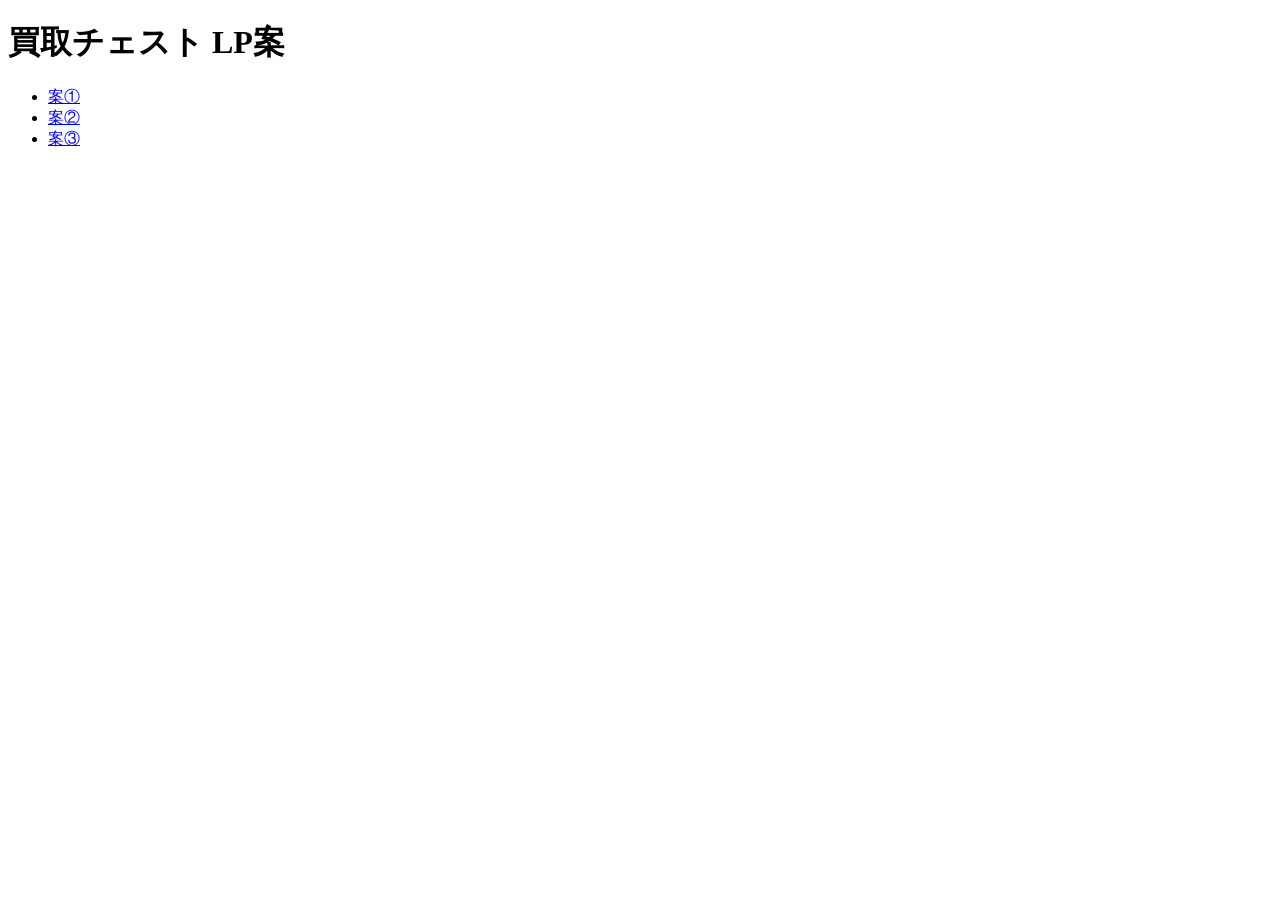
==== index.html @ 74a4db39 "Add files via upload" ====
<!DOCTYPE html>
<html lang="ja">
<head>
<meta charset="UTF-8">
<title>LPプレビュー</title>
</head>
<body>
<h1>買取チェスト LP案</h1>

<ul>
<li><a href="kaitori-chest-asaka-ClaudeCode01.html">案①</a></li>
<li><a href="kaitouri_chest_asaka-ChatGPT01.html">案②</a></li>
<li><a href="kaitouri_chest_asaka-ClaudeCode02.html">案③</a></li>
</ul>

</body>
</html>
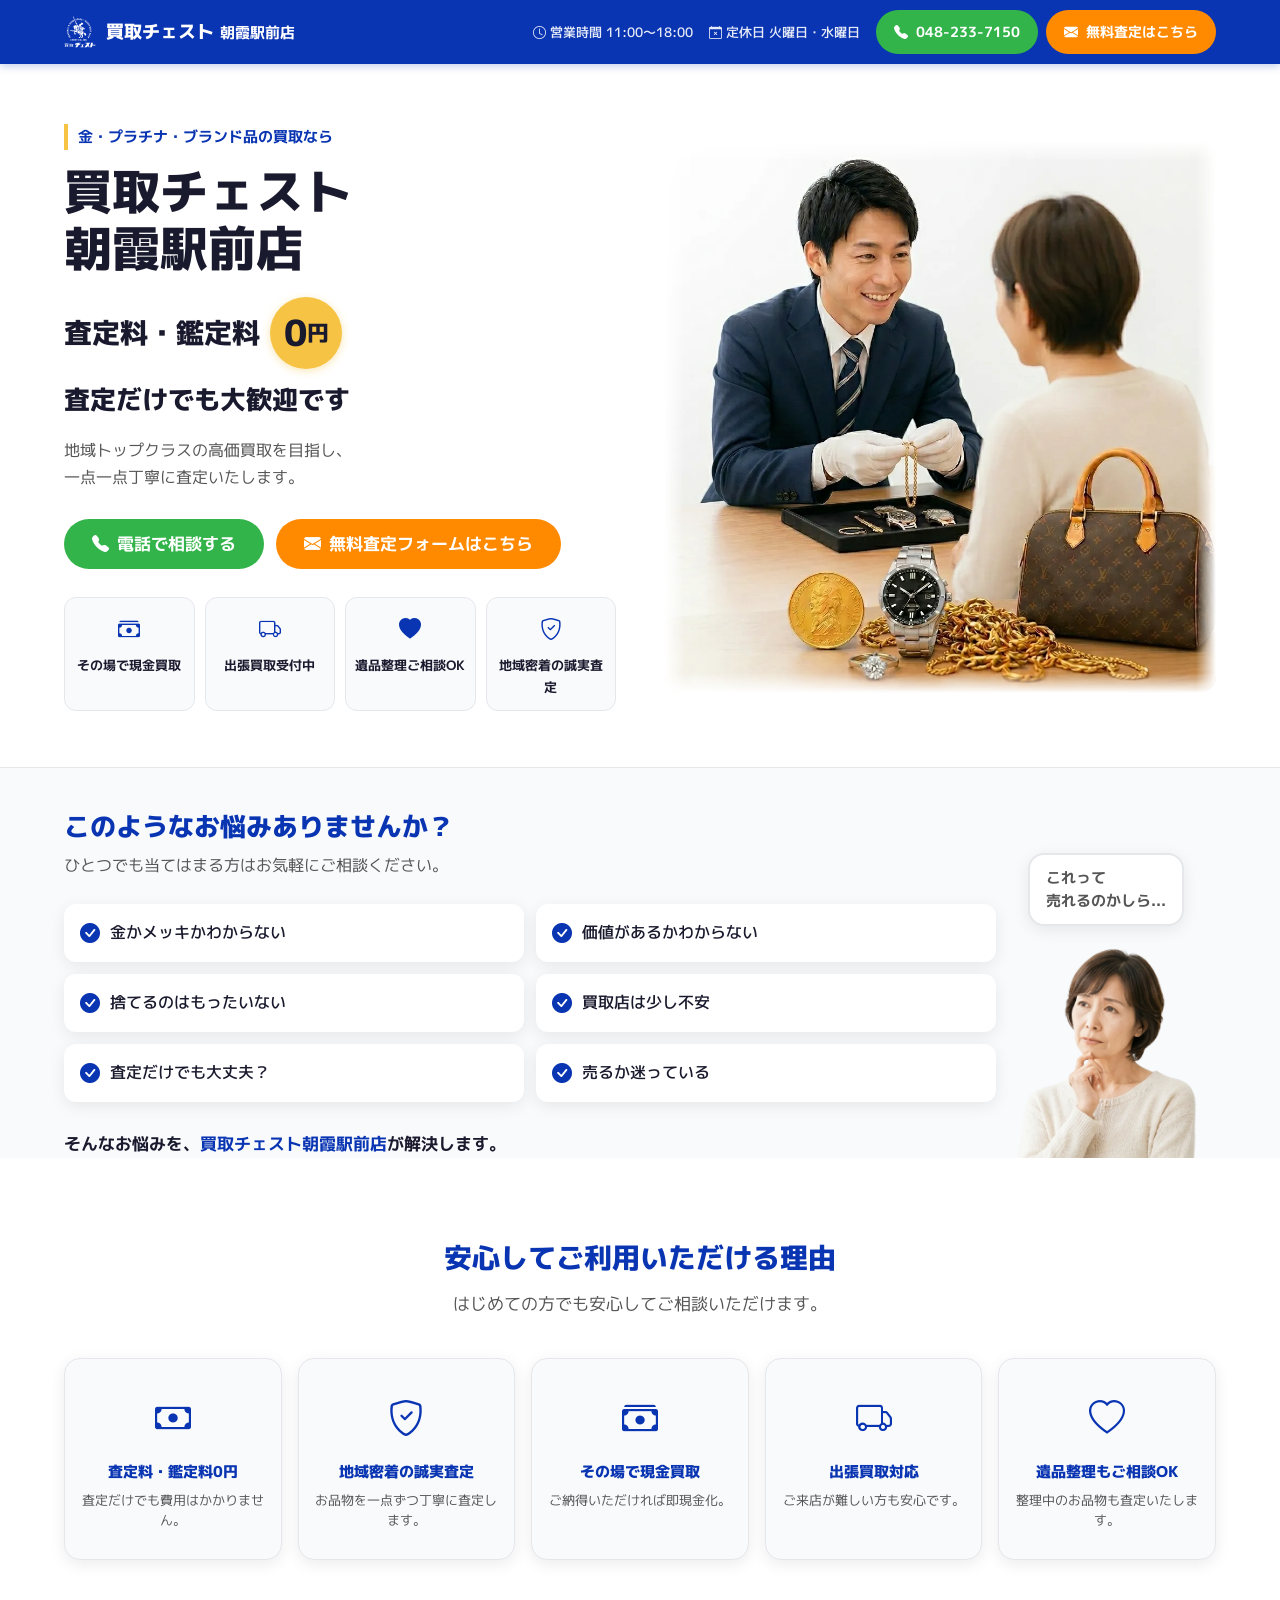
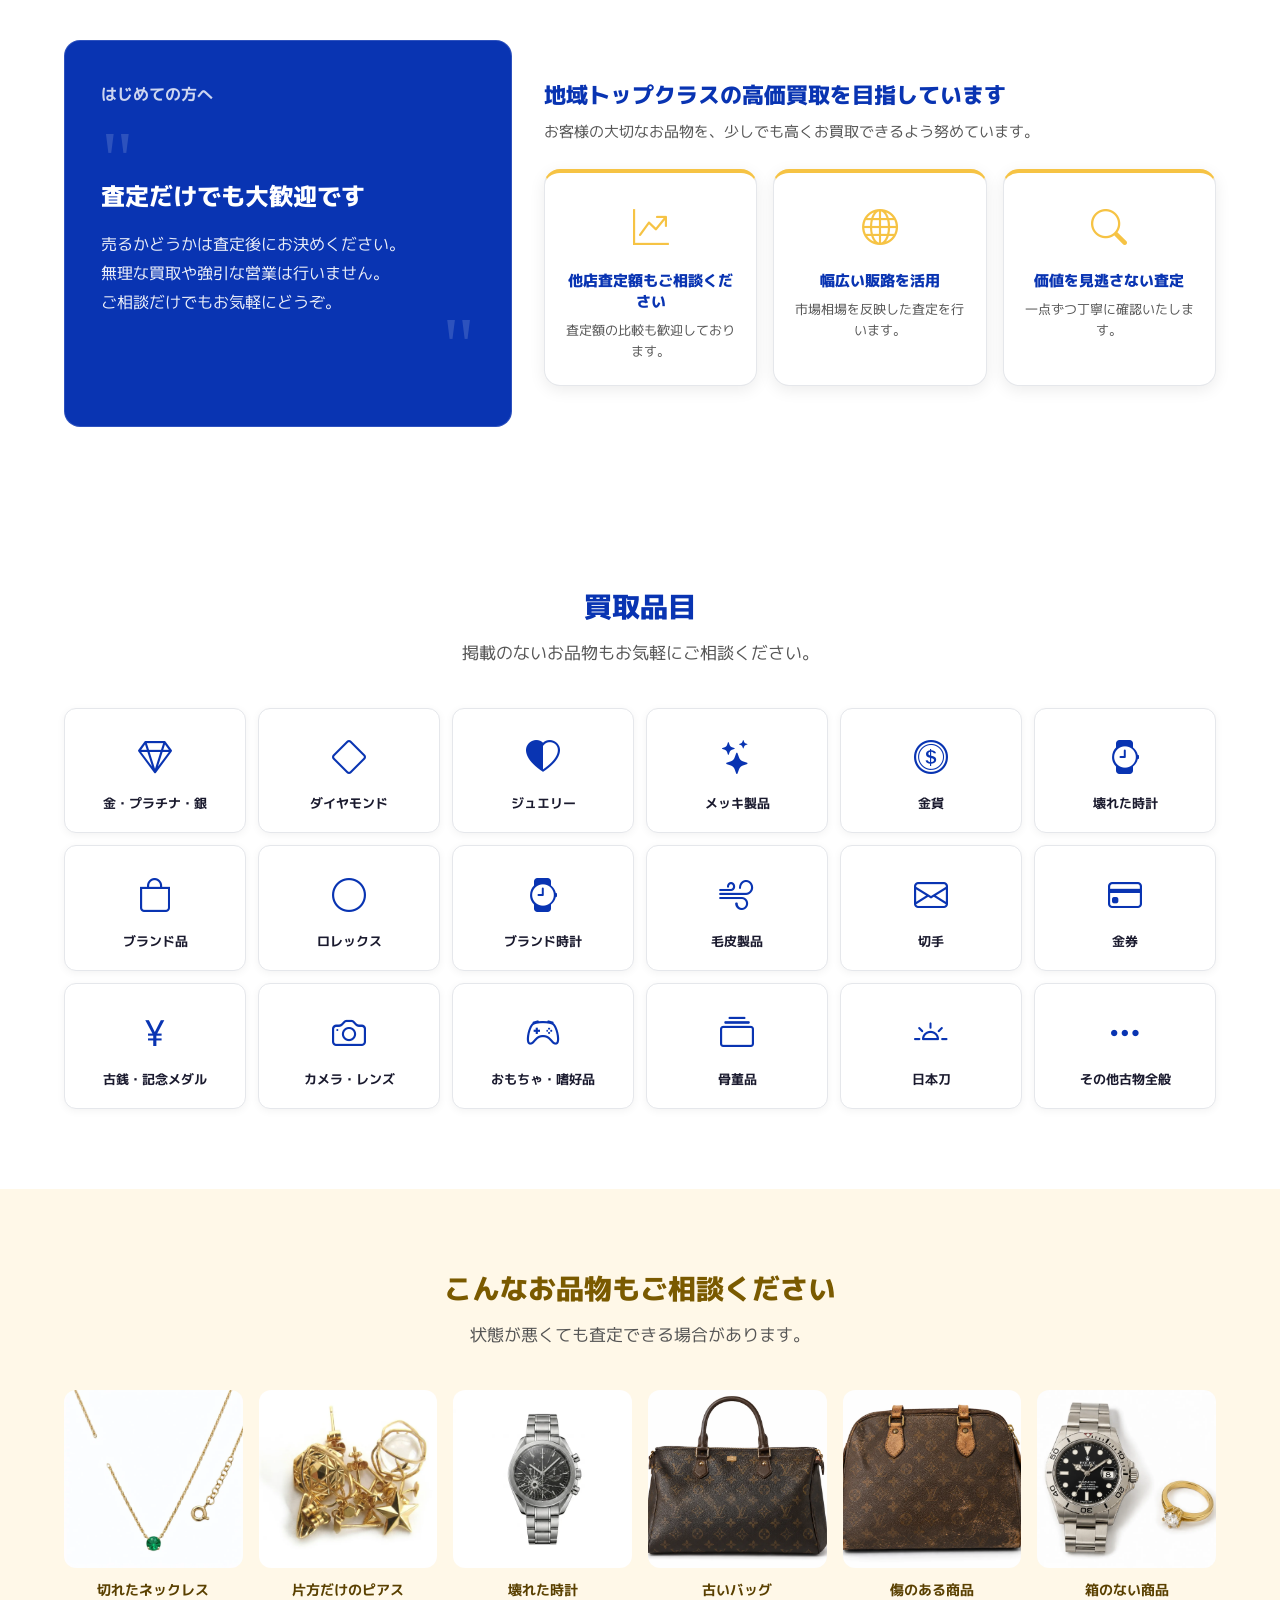
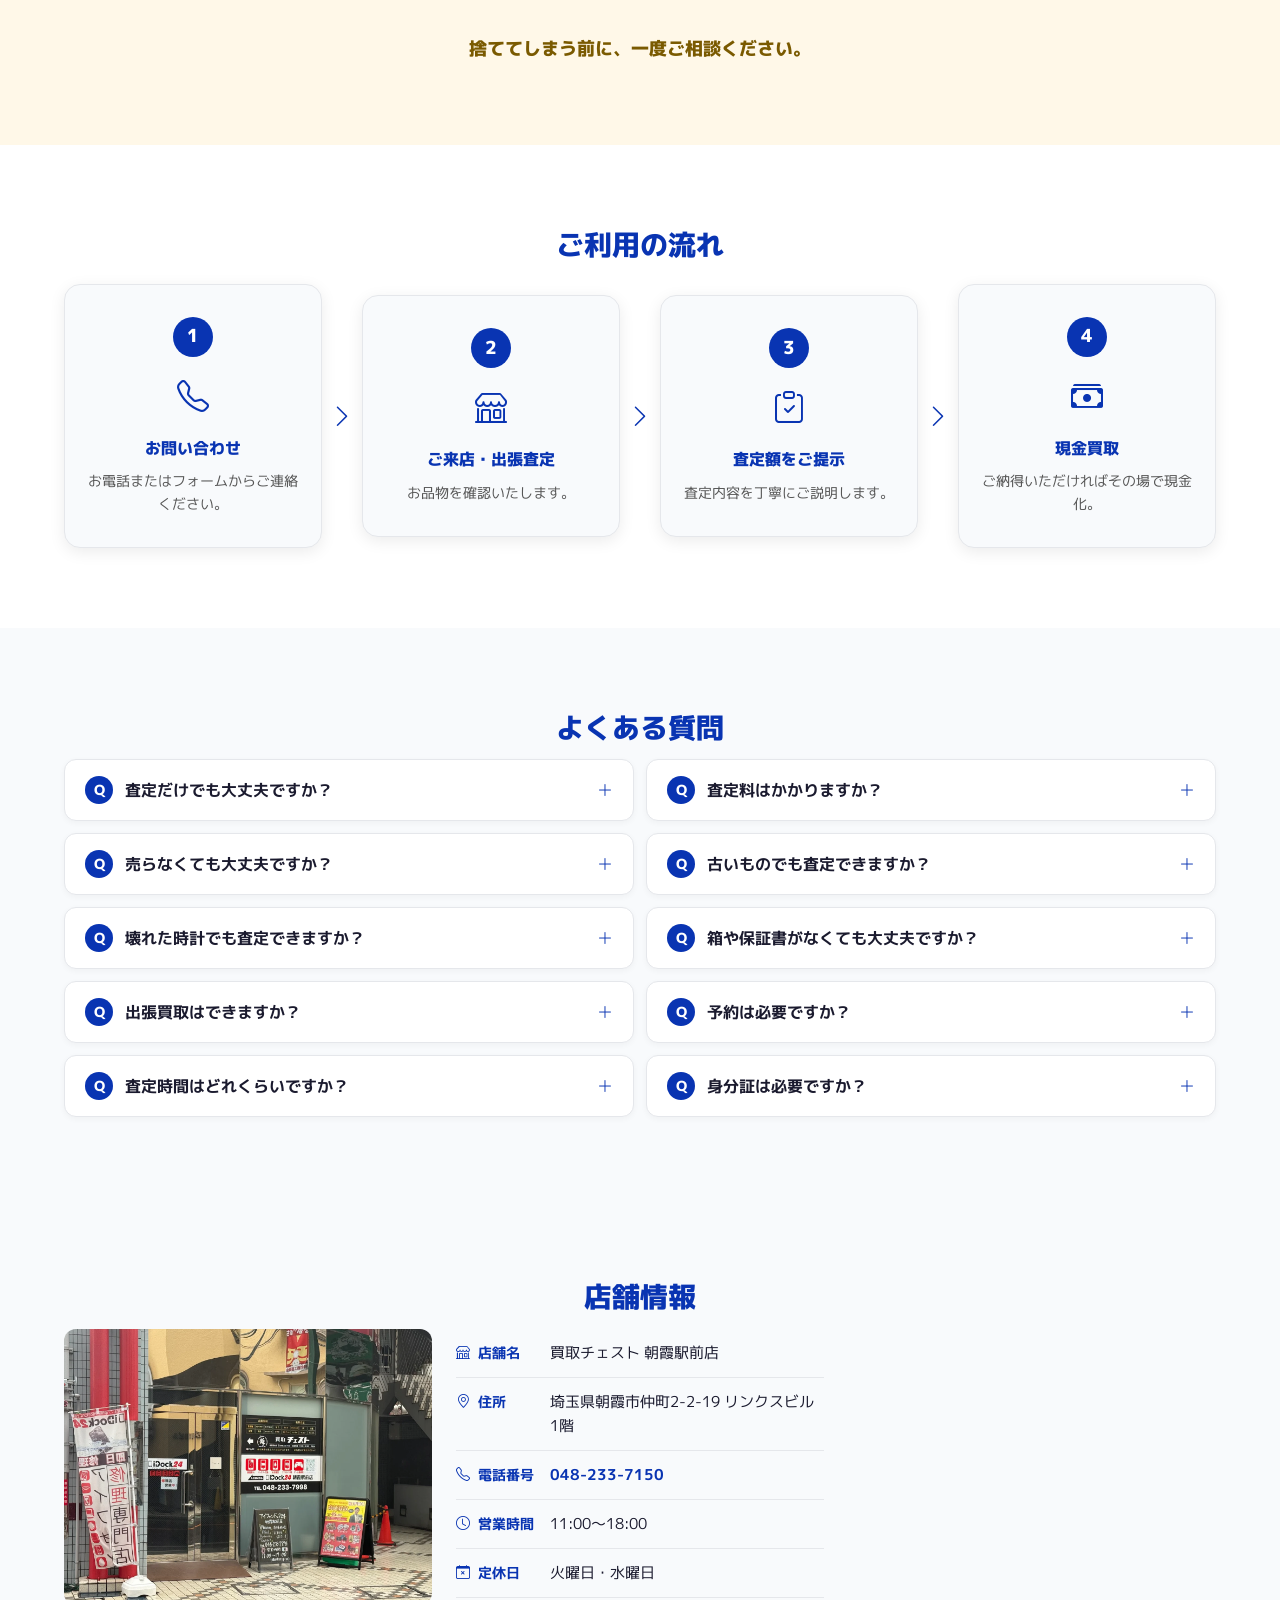
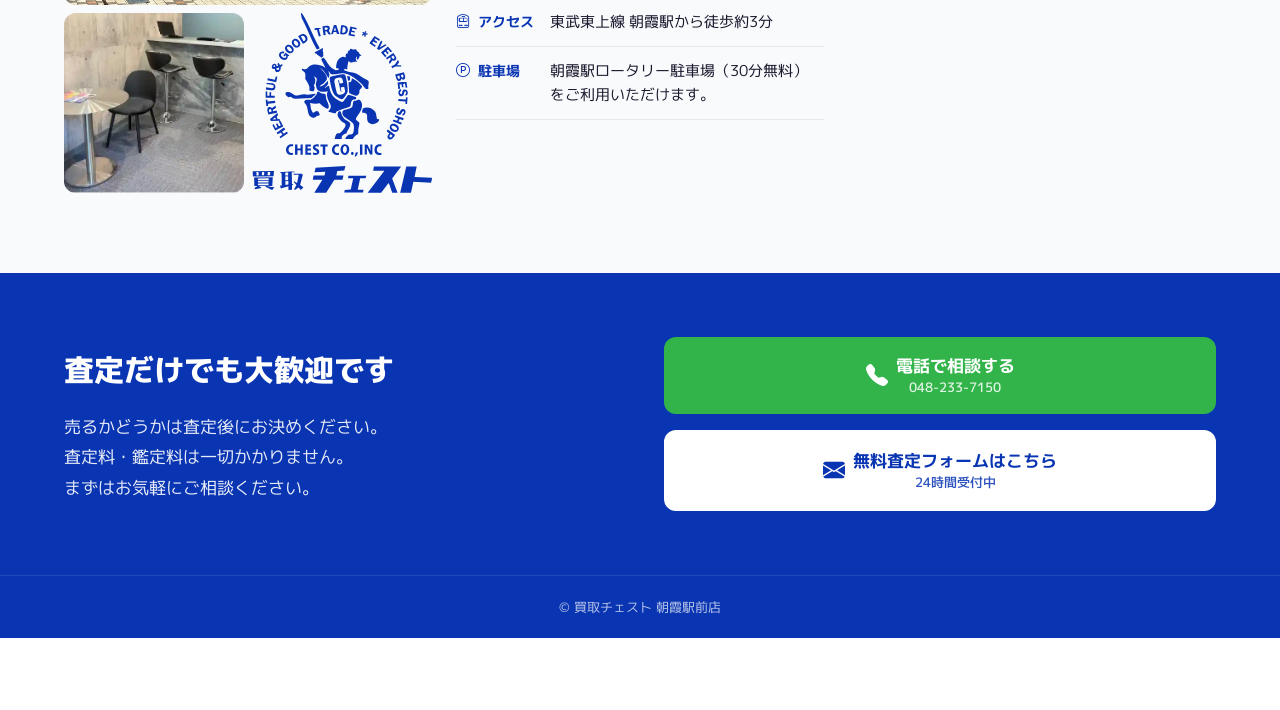
==== commit 788bd59b: "Add files via upload" ====
--- a/index.html
+++ b/index.html
@@ -1,17 +1,518 @@
 <!DOCTYPE html>
 <html lang="ja">
 <head>
-<meta charset="UTF-8">
-<title>LPプレビュー</title>
+  <meta charset="UTF-8">
+  <meta name="viewport" content="width=device-width, initial-scale=1.0">
+  <title>買取チェスト 朝霞駅前店｜金・プラチナ・ブランド品の無料査定・買取</title>
+  <meta name="description" content="朝霞駅徒歩約3分の買取チェスト 朝霞駅前店。金・プラチナ・ブランド品・時計・毛皮製品など幅広く査定・買取いたします。査定料・鑑定料0円。査定だけでも大歓迎です。">
+  <link rel="preconnect" href="https://fonts.googleapis.com">
+  <link rel="preconnect" href="https://fonts.gstatic.com" crossorigin>
+  <link href="https://fonts.googleapis.com/css2?family=M+PLUS+1p:wght@400;500;700;800&display=swap" rel="stylesheet">
+  <link rel="stylesheet" href="https://cdn.jsdelivr.net/npm/bootstrap-icons@1.11.3/font/bootstrap-icons.min.css">
+  <link rel="stylesheet" href="style.css">
 </head>
 <body>
-<h1>買取チェスト LP案</h1>
-
-<ul>
-<li><a href="kaitori-chest-asaka-ClaudeCode01.html">案①</a></li>
-<li><a href="kaitouri_chest_asaka-ChatGPT01.html">案②</a></li>
-<li><a href="kaitouri_chest_asaka-ClaudeCode02.html">案③</a></li>
-</ul>
+
+  <!-- ヘッダー -->
+  <header class="header">
+    <div class="header-inner">
+      <div class="header-logo">
+        <img src="images/logo-white.svg" alt="買取チェストロゴ" class="header-logo-icon">
+        <span class="header-store-name">買取チェスト <span class="header-store-sub">朝霞駅前店</span></span>
+      </div>
+      <div class="header-right">
+        <div class="header-info">
+          <span><i class="bi bi-clock"></i> 営業時間 11:00〜18:00</span>
+          <span><i class="bi bi-calendar-x"></i> 定休日 火曜日・水曜日</span>
+        </div>
+        <div class="header-cta">
+          <a href="tel:0482337150" class="btn btn-green btn-sm">
+            <i class="bi bi-telephone-fill"></i> 048-233-7150
+          </a>
+          <a href="#contact" class="btn btn-orange btn-sm">
+            <i class="bi bi-envelope-fill"></i> 無料査定はこちら
+          </a>
+        </div>
+      </div>
+    </div>
+  </header>
+
+  <!-- ファーストビュー -->
+  <section class="fv">
+    <div class="container">
+      <div class="fv-inner">
+        <div class="fv-left">
+          <p class="fv-catchcopy">金・プラチナ・ブランド品の買取なら</p>
+          <h1 class="fv-title">買取チェスト<br>朝霞駅前店</h1>
+          <div class="fv-main-copy">
+            <p class="fv-copy-zero">査定料・鑑定料<span class="zero-badge">0<span class="zero-en">円</span></span></p>
+            <p class="fv-copy-welcome">査定だけでも大歓迎です</p>
+          </div>
+          <p class="fv-sub">地域トップクラスの高価買取を目指し、<br>一点一点丁寧に査定いたします。</p>
+          <div class="fv-cta">
+            <a href="tel:0482337150" class="btn btn-green btn-lg">
+              <i class="bi bi-telephone-fill"></i> 電話で相談する
+            </a>
+            <a href="#contact" class="btn btn-orange btn-lg">
+              <i class="bi bi-envelope-fill"></i> 無料査定フォームはこちら
+            </a>
+          </div>
+          <div class="fv-points">
+            <div class="fv-point">
+              <i class="bi bi-cash-stack"></i>
+              <span>その場で現金買取</span>
+            </div>
+            <div class="fv-point">
+              <i class="bi bi-truck"></i>
+              <span>出張買取受付中</span>
+            </div>
+            <div class="fv-point">
+              <i class="bi bi-heart-fill"></i>
+              <span>遺品整理ご相談OK</span>
+            </div>
+            <div class="fv-point">
+              <i class="bi bi-shield-check"></i>
+              <span>地域密着の誠実査定</span>
+            </div>
+          </div>
+        </div>
+        <div class="fv-right">
+          <div class="fv-img-wrap">
+            <img src="images/hero/fv-main.webp" alt="査定スタッフがお客様のお品物を丁寧に確認している様子" class="fv-img" onerror="this.style.display='none'; this.parentElement.classList.add('img-placeholder')">
+            <div class="fv-img-badge">
+              <div class="fv-img-badge-title">買取チェスト</div>
+              <div class="fv-img-badge-sub">朝霞駅前店</div>
+            </div>
+          </div>
+        </div>
+      </div>
+    </div>
+  </section>
+
+  <!-- お悩みセクション -->
+  <section class="section worry-section">
+    <div class="container">
+      <div class="worry-inner">
+        <div class="worry-left">
+          <h2 class="section-title">このようなお悩みありませんか？</h2>
+          <p class="section-sub">ひとつでも当てはまる方はお気軽にご相談ください。</p>
+          <ul class="worry-list">
+            <li><i class="bi bi-check-circle-fill"></i>金かメッキかわからない</li>
+            <li><i class="bi bi-check-circle-fill"></i>価値があるかわからない</li>
+            <li><i class="bi bi-check-circle-fill"></i>捨てるのはもったいない</li>
+            <li><i class="bi bi-check-circle-fill"></i>買取店は少し不安</li>
+            <li><i class="bi bi-check-circle-fill"></i>査定だけでも大丈夫？</li>
+            <li><i class="bi bi-check-circle-fill"></i>売るか迷っている</li>
+          </ul>
+          <p class="worry-close">そんなお悩みを、<strong>買取チェスト朝霞駅前店</strong>が解決します。</p>
+        </div>
+        <div class="worry-right">
+          <div class="worry-img-wrap">
+            <div class="worry-bubble">これって<br>売れるのかしら...</div>
+            <img src="images/worry/worry-woman.webp" alt="お品物について悩んでいる女性" onerror="this.style.display='none'">
+          </div>
+        </div>
+      </div>
+    </div>
+  </section>
+
+  <!-- 安心してご利用いただける理由 -->
+  <section class="section reason-section">
+    <div class="container">
+      <h2 class="section-title text-center">安心してご利用いただける理由</h2>
+      <p class="section-sub text-center">はじめての方でも安心してご相談いただけます。</p>
+      <div class="reason-cards">
+        <div class="reason-card">
+          <i class="bi bi-cash reason-icon"></i>
+          <h3>査定料・鑑定料0円</h3>
+          <p>査定だけでも費用はかかりません。</p>
+        </div>
+        <div class="reason-card">
+          <i class="bi bi-shield-check reason-icon"></i>
+          <h3>地域密着の誠実査定</h3>
+          <p>お品物を一点ずつ丁寧に査定します。</p>
+        </div>
+        <div class="reason-card">
+          <i class="bi bi-cash-stack reason-icon"></i>
+          <h3>その場で現金買取</h3>
+          <p>ご納得いただければ即現金化。</p>
+        </div>
+        <div class="reason-card">
+          <i class="bi bi-truck reason-icon"></i>
+          <h3>出張買取対応</h3>
+          <p>ご来店が難しい方も安心です。</p>
+        </div>
+        <div class="reason-card">
+          <i class="bi bi-heart reason-icon"></i>
+          <h3>遺品整理もご相談OK</h3>
+          <p>整理中のお品物も査定いたします。</p>
+        </div>
+      </div>
+    </div>
+  </section>
+
+  <!-- はじめての方へ ＆ 地域トップクラス（横並び） -->
+  <section class="section two-col-section">
+    <div class="container">
+      <div class="two-col-inner">
+        <!-- はじめての方へ -->
+        <div class="first-time-box">
+          <h2 class="first-time-title">はじめての方へ</h2>
+          <div class="quote-mark">"</div>
+          <p class="first-time-main">査定だけでも大歓迎です</p>
+          <p class="first-time-body">売るかどうかは査定後にお決めください。</p>
+          <p class="first-time-body">無理な買取や強引な営業は行いません。</p>
+          <p class="first-time-body">ご相談だけでもお気軽にどうぞ。</p>
+          <div class="quote-mark quote-mark-end">"</div>
+        </div>
+        <!-- 地域トップクラス -->
+        <div class="highprice-box">
+          <h2 class="section-title">地域トップクラスの高価買取を目指しています</h2>
+          <p class="section-sub">お客様の大切なお品物を、少しでも高くお買取できるよう努めています。</p>
+          <div class="highprice-cards">
+            <div class="highprice-card">
+              <i class="bi bi-graph-up-arrow highprice-icon"></i>
+              <h3>他店査定額もご相談ください</h3>
+              <p>査定額の比較も歓迎しております。</p>
+            </div>
+            <div class="highprice-card">
+              <i class="bi bi-globe highprice-icon"></i>
+              <h3>幅広い販路を活用</h3>
+              <p>市場相場を反映した査定を行います。</p>
+            </div>
+            <div class="highprice-card">
+              <i class="bi bi-search highprice-icon"></i>
+              <h3>価値を見逃さない査定</h3>
+              <p>一点ずつ丁寧に確認いたします。</p>
+            </div>
+          </div>
+        </div>
+      </div>
+    </div>
+  </section>
+
+  <!-- 買取品目 -->
+  <section class="section items-section">
+    <div class="container">
+      <h2 class="section-title text-center">買取品目</h2>
+      <p class="section-sub text-center">掲載のないお品物もお気軽にご相談ください。</p>
+      <div class="items-grid">
+        <div class="item-card">
+          <i class="bi bi-gem item-icon"></i>
+          <span>金・プラチナ・銀</span>
+        </div>
+        <div class="item-card">
+          <i class="bi bi-diamond item-icon"></i>
+          <span>ダイヤモンド</span>
+        </div>
+        <div class="item-card">
+          <i class="bi bi-heart-half item-icon"></i>
+          <span>ジュエリー</span>
+        </div>
+        <div class="item-card">
+          <i class="bi bi-stars item-icon"></i>
+          <span>メッキ製品</span>
+        </div>
+        <div class="item-card">
+          <i class="bi bi-coin item-icon"></i>
+          <span>金貨</span>
+        </div>
+        <div class="item-card">
+          <i class="bi bi-watch item-icon"></i>
+          <span>壊れた時計</span>
+        </div>
+        <div class="item-card">
+          <i class="bi bi-bag item-icon"></i>
+          <span>ブランド品</span>
+        </div>
+        <div class="item-card">
+          <i class="bi bi-circle item-icon"></i>
+          <span>ロレックス</span>
+        </div>
+        <div class="item-card">
+          <i class="bi bi-watch item-icon"></i>
+          <span>ブランド時計</span>
+        </div>
+        <div class="item-card">
+          <i class="bi bi-wind item-icon"></i>
+          <span>毛皮製品</span>
+        </div>
+        <div class="item-card">
+          <i class="bi bi-envelope item-icon"></i>
+          <span>切手</span>
+        </div>
+        <div class="item-card">
+          <i class="bi bi-credit-card item-icon"></i>
+          <span>金券</span>
+        </div>
+        <div class="item-card">
+          <i class="bi bi-currency-yen item-icon"></i>
+          <span>古銭・記念メダル</span>
+        </div>
+        <div class="item-card">
+          <i class="bi bi-camera item-icon"></i>
+          <span>カメラ・レンズ</span>
+        </div>
+        <div class="item-card">
+          <i class="bi bi-controller item-icon"></i>
+          <span>おもちゃ・嗜好品</span>
+        </div>
+        <div class="item-card">
+          <i class="bi bi-collection item-icon"></i>
+          <span>骨董品</span>
+        </div>
+        <div class="item-card">
+          <i class="bi bi-brightness-alt-high item-icon"></i>
+          <span>日本刀</span>
+        </div>
+        <div class="item-card">
+          <i class="bi bi-three-dots item-icon"></i>
+          <span>その他古物全般</span>
+        </div>
+      </div>
+    </div>
+  </section>
+
+  <!-- こんなお品物もご相談ください -->
+  <section class="section condition-section">
+    <div class="container">
+      <h2 class="section-title text-center">こんなお品物もご相談ください</h2>
+      <p class="section-sub text-center">状態が悪くても査定できる場合があります。</p>
+      <div class="condition-grid">
+        <div class="condition-card">
+          <div class="condition-img-wrap img-placeholder-sq">
+            <img src="images/condition/broken-necklace.webp" alt="切れたネックレス" onerror="this.style.display='none'">
+          </div>
+          <span>切れたネックレス</span>
+        </div>
+        <div class="condition-card">
+          <div class="condition-img-wrap img-placeholder-sq">
+            <img src="images/condition/single-earring.webp" alt="片方だけのピアス" onerror="this.style.display='none'">
+          </div>
+          <span>片方だけのピアス</span>
+        </div>
+        <div class="condition-card">
+          <div class="condition-img-wrap img-placeholder-sq">
+            <img src="images/condition/broken-watch.webp" alt="壊れた時計" onerror="this.style.display='none'">
+          </div>
+          <span>壊れた時計</span>
+        </div>
+        <div class="condition-card">
+          <div class="condition-img-wrap img-placeholder-sq">
+            <img src="images/condition/old-bag.webp" alt="古いバッグ" onerror="this.style.display='none'">
+          </div>
+          <span>古いバッグ</span>
+        </div>
+        <div class="condition-card">
+          <div class="condition-img-wrap img-placeholder-sq">
+            <img src="images/condition/damaged-item.webp" alt="傷のあるブランドバッグ" onerror="this.style.display='none'">
+          </div>
+          <span>傷のある商品</span>
+        </div>
+        <div class="condition-card">
+          <div class="condition-img-wrap img-placeholder-sq">
+            <img src="images/condition/no-box-item.webp" alt="箱のない時計とアクセサリー" onerror="this.style.display='none'">
+          </div>
+          <span>箱のない商品</span>
+        </div>
+      </div>
+      <p class="condition-close">捨ててしまう前に、一度ご相談ください。</p>
+    </div>
+  </section>
+
+  <!-- ご利用の流れ -->
+  <section class="section flow-section">
+    <div class="container">
+      <h2 class="section-title text-center">ご利用の流れ</h2>
+      <div class="flow-steps">
+        <div class="flow-step">
+          <div class="flow-num">1</div>
+          <i class="bi bi-telephone flow-step-icon"></i>
+          <h3>お問い合わせ</h3>
+          <p>お電話またはフォームからご連絡ください。</p>
+        </div>
+        <div class="flow-arrow"><i class="bi bi-chevron-right"></i></div>
+        <div class="flow-step">
+          <div class="flow-num">2</div>
+          <i class="bi bi-shop flow-step-icon"></i>
+          <h3>ご来店・出張査定</h3>
+          <p>お品物を確認いたします。</p>
+        </div>
+        <div class="flow-arrow"><i class="bi bi-chevron-right"></i></div>
+        <div class="flow-step">
+          <div class="flow-num">3</div>
+          <i class="bi bi-clipboard-check flow-step-icon"></i>
+          <h3>査定額をご提示</h3>
+          <p>査定内容を丁寧にご説明します。</p>
+        </div>
+        <div class="flow-arrow"><i class="bi bi-chevron-right"></i></div>
+        <div class="flow-step">
+          <div class="flow-num">4</div>
+          <i class="bi bi-cash-stack flow-step-icon"></i>
+          <h3>現金買取</h3>
+          <p>ご納得いただければその場で現金化。</p>
+        </div>
+      </div>
+    </div>
+  </section>
+
+  <!-- よくある質問 -->
+  <section class="section faq-section">
+    <div class="container">
+      <h2 class="section-title text-center">よくある質問</h2>
+      <div class="faq-grid">
+        <details class="faq-item">
+          <summary class="faq-question"><span class="faq-q">Q</span><span class="faq-qtext">査定だけでも大丈夫ですか？</span><i class="bi bi-plus-lg faq-icon"></i></summary>
+          <div class="faq-answer"><span class="faq-a">A</span><span>もちろん大歓迎です。</span></div>
+        </details>
+        <details class="faq-item">
+          <summary class="faq-question"><span class="faq-q">Q</span><span class="faq-qtext">査定料はかかりますか？</span><i class="bi bi-plus-lg faq-icon"></i></summary>
+          <div class="faq-answer"><span class="faq-a">A</span><span>査定料・鑑定料は無料です。</span></div>
+        </details>
+        <details class="faq-item">
+          <summary class="faq-question"><span class="faq-q">Q</span><span class="faq-qtext">売らなくても大丈夫ですか？</span><i class="bi bi-plus-lg faq-icon"></i></summary>
+          <div class="faq-answer"><span class="faq-a">A</span><span>お断りいただいても問題ありません。</span></div>
+        </details>
+        <details class="faq-item">
+          <summary class="faq-question"><span class="faq-q">Q</span><span class="faq-qtext">古いものでも査定できますか？</span><i class="bi bi-plus-lg faq-icon"></i></summary>
+          <div class="faq-answer"><span class="faq-a">A</span><span>古いお品物も査定可能です。</span></div>
+        </details>
+        <details class="faq-item">
+          <summary class="faq-question"><span class="faq-q">Q</span><span class="faq-qtext">壊れた時計でも査定できますか？</span><i class="bi bi-plus-lg faq-icon"></i></summary>
+          <div class="faq-answer"><span class="faq-a">A</span><span>査定できる場合があります。</span></div>
+        </details>
+        <details class="faq-item">
+          <summary class="faq-question"><span class="faq-q">Q</span><span class="faq-qtext">箱や保証書がなくても大丈夫ですか？</span><i class="bi bi-plus-lg faq-icon"></i></summary>
+          <div class="faq-answer"><span class="faq-a">A</span><span>なくても査定可能です。</span></div>
+        </details>
+        <details class="faq-item">
+          <summary class="faq-question"><span class="faq-q">Q</span><span class="faq-qtext">出張買取はできますか？</span><i class="bi bi-plus-lg faq-icon"></i></summary>
+          <div class="faq-answer"><span class="faq-a">A</span><span>対応エリア内で承ります。</span></div>
+        </details>
+        <details class="faq-item">
+          <summary class="faq-question"><span class="faq-q">Q</span><span class="faq-qtext">予約は必要ですか？</span><i class="bi bi-plus-lg faq-icon"></i></summary>
+          <div class="faq-answer"><span class="faq-a">A</span><span>ご予約なしでもご利用いただけます。</span></div>
+        </details>
+        <details class="faq-item">
+          <summary class="faq-question"><span class="faq-q">Q</span><span class="faq-qtext">査定時間はどれくらいですか？</span><i class="bi bi-plus-lg faq-icon"></i></summary>
+          <div class="faq-answer"><span class="faq-a">A</span><span>お品物によって異なります。</span></div>
+        </details>
+        <details class="faq-item">
+          <summary class="faq-question"><span class="faq-q">Q</span><span class="faq-qtext">身分証は必要ですか？</span><i class="bi bi-plus-lg faq-icon"></i></summary>
+          <div class="faq-answer"><span class="faq-a">A</span><span>ご本人確認書類をご持参ください。</span></div>
+        </details>
+      </div>
+    </div>
+  </section>
+
+  <!-- 店舗情報 -->
+  <section class="section shop-section" id="shop">
+    <div class="container">
+      <h2 class="section-title text-center">店舗情報</h2>
+      <div class="shop-inner">
+        <div class="shop-photos">
+          <div class="shop-photo-main img-placeholder-rect">
+            <img src="images/shop/shop-exterior.webp" alt="買取チェスト朝霞駅前店 外観" onerror="this.style.display='none'">
+          </div>
+          <div class="shop-photo-sub-wrap">
+            <div class="shop-photo-sub img-placeholder-rect">
+              <img src="images/shop/shop-interior01.webp" alt="店内の様子1" onerror="this.style.display='none'">
+            </div>
+            <div class="shop-photo-sub">
+              <img src="images/logo-blue.svg" alt="買取チェストロゴ" onerror="this.style.display='none'">
+            </div>
+          </div>
+        </div>
+        <div class="shop-info">
+          <table class="shop-table">
+            <tr>
+              <th><i class="bi bi-shop"></i> 店舗名</th>
+              <td>買取チェスト 朝霞駅前店</td>
+            </tr>
+            <tr>
+              <th><i class="bi bi-geo-alt"></i> 住所</th>
+              <td>埼玉県朝霞市仲町2-2-19 リンクスビル1階</td>
+            </tr>
+            <tr>
+              <th><i class="bi bi-telephone"></i> 電話番号</th>
+              <td><a href="tel:0482337150">048-233-7150</a></td>
+            </tr>
+            <tr>
+              <th><i class="bi bi-clock"></i> 営業時間</th>
+              <td>11:00〜18:00</td>
+            </tr>
+            <tr>
+              <th><i class="bi bi-calendar-x"></i> 定休日</th>
+              <td>火曜日・水曜日</td>
+            </tr>
+            <tr>
+              <th><i class="bi bi-train-front"></i> アクセス</th>
+              <td>東武東上線 朝霞駅から徒歩約3分</td>
+            </tr>
+            <tr>
+              <th><i class="bi bi-p-circle"></i> 駐車場</th>
+              <td>朝霞駅ロータリー駐車場（30分無料）をご利用いただけます。</td>
+            </tr>
+          </table>
+        </div>
+        <div class="shop-map">
+          <iframe
+            src="https://www.google.com/maps/embed?pb=!1m18!1m12!1m3!1d3234.0!2d139.5943!3d35.7978!2m3!1f0!2f0!3f0!3m2!1i1024!2i768!4f13.1!3m3!1m2!1s0x6018c3b0e5b09b9b%3A0x0!2z5rl_5Y-w44OB44Kn44K544OI!5e0!3m2!1sja!2sjp!4v1234567890"
+            width="100%"
+            height="300"
+            style="border:0;"
+            allowfullscreen=""
+            loading="lazy"
+            referrerpolicy="no-referrer-when-downgrade"
+            title="買取チェスト朝霞駅前店の地図">
+          </iframe>
+        </div>
+      </div>
+    </div>
+  </section>
+
+  <!-- 最終CTA -->
+  <section class="final-cta" id="contact">
+    <div class="container">
+      <div class="final-cta-inner">
+        <div class="final-cta-text">
+          <h2>査定だけでも大歓迎です</h2>
+          <p>売るかどうかは査定後にお決めください。</p>
+          <p>査定料・鑑定料は一切かかりません。</p>
+          <p>まずはお気軽にご相談ください。</p>
+        </div>
+        <div class="final-cta-buttons">
+          <a href="tel:0482337150" class="btn btn-green btn-xl">
+            <i class="bi bi-telephone-fill"></i>
+            <span>電話で相談する<br><small>048-233-7150</small></span>
+          </a>
+          <a href="#contact" class="btn btn-white-outline btn-xl">
+            <i class="bi bi-envelope-fill"></i>
+            <span>無料査定フォームはこちら<br><small>24時間受付中</small></span>
+          </a>
+        </div>
+      </div>
+    </div>
+  </section>
+
+  <!-- フッター -->
+  <footer class="footer">
+    <div class="container">
+      <p>© 買取チェスト 朝霞駅前店</p>
+    </div>
+  </footer>
+
+  <!-- スマホ固定CTA -->
+  <div class="sp-fixed-cta">
+    <a href="tel:0482337150" class="sp-fixed-btn sp-fixed-tel">
+      <i class="bi bi-telephone-fill"></i>
+      <span>電話する<br><small>048-233-7150</small></span>
+    </a>
+    <a href="#contact" class="sp-fixed-btn sp-fixed-form">
+      <i class="bi bi-envelope-fill"></i>
+      <span>無料査定フォーム<br><small>はこちら</small></span>
+    </a>
+  </div>
 
 </body>
-</html>+</html>
--- a/style.css
+++ b/style.css
@@ -0,0 +1,1354 @@
+/* =============================================
+   買取チェスト 朝霞駅前店 LP
+   style.css
+   ============================================= */
+
+/* リセット・ベース */
+*, *::before, *::after {
+  box-sizing: border-box;
+  margin: 0;
+  padding: 0;
+}
+
+html {
+  scroll-behavior: smooth;
+}
+
+body {
+  font-family: "M PLUS 1p", sans-serif;
+  font-size: 18px;
+  line-height: 1.7;
+  color: #1a1a2e;
+  background: #ffffff;
+  padding-bottom: 72px; /* SP固定CTAの高さ分 */
+}
+
+img {
+  max-width: 100%;
+  height: auto;
+  display: block;
+}
+
+a {
+  color: inherit;
+  text-decoration: none;
+}
+
+ul {
+  list-style: none;
+}
+
+/* =============================================
+   カラー変数
+   ============================================= */
+:root {
+  --main: #0934B2;
+  --green: #32B44A;
+  --orange: #FF8A00;
+  --yellow: #F6C344;
+  --bg-light: #F8FAFC;
+  --bg-yellow: #FFF8E8;
+  --border: #E5E7EB;
+  --text-dark: #1a1a2e;
+  --white: #ffffff;
+  --shadow: 0 4px 16px rgba(0, 0, 0, 0.08);
+  --radius: 16px;
+  --radius-sm: 12px;
+}
+
+/* =============================================
+   コンテナ
+   ============================================= */
+.container {
+  max-width: 1200px;
+  margin: 0 auto;
+  padding: 0 24px;
+}
+
+/* =============================================
+   ボタン
+   ============================================= */
+.btn {
+  display: inline-flex;
+  align-items: center;
+  justify-content: center;
+  gap: 8px;
+  border-radius: 50px;
+  font-family: "M PLUS 1p", sans-serif;
+  font-weight: 700;
+  cursor: pointer;
+  transition: opacity 0.2s, transform 0.15s;
+  min-height: 44px;
+  line-height: 1.3;
+  text-align: center;
+}
+
+.btn:hover {
+  opacity: 0.88;
+  transform: translateY(-1px);
+}
+
+.btn:focus-visible {
+  outline: 3px solid var(--yellow);
+  outline-offset: 2px;
+}
+
+.btn-green {
+  background: var(--green);
+  color: #fff;
+}
+
+.btn-orange {
+  background: var(--orange);
+  color: #fff;
+}
+
+.btn-white-outline {
+  background: #fff;
+  color: var(--main);
+  border: 2px solid #fff;
+}
+
+.btn-sm {
+  padding: 8px 18px;
+  font-size: 14px;
+}
+
+.btn-lg {
+  padding: 14px 28px;
+  font-size: 17px;
+}
+
+.btn-xl {
+  padding: 18px 32px;
+  font-size: 18px;
+  border-radius: 12px;
+}
+
+/* =============================================
+   セクション共通
+   ============================================= */
+.section {
+  padding: 80px 0;
+}
+
+.section-title {
+  font-size: 28px;
+  font-weight: 800;
+  color: var(--main);
+  margin-bottom: 12px;
+  line-height: 1.4;
+}
+
+.section-sub {
+  font-size: 17px;
+  color: #555;
+  margin-bottom: 40px;
+}
+
+.text-center {
+  text-align: center;
+}
+
+/* =============================================
+   プレースホルダー画像
+   ============================================= */
+.img-placeholder,
+.img-placeholder-tall,
+.img-placeholder-sq,
+.img-placeholder-rect {
+  background: linear-gradient(135deg, #e8eef8 0%, #d0ddf5 100%);
+  border-radius: var(--radius-sm);
+  display: flex;
+  align-items: center;
+  justify-content: center;
+  position: relative;
+  overflow: hidden;
+}
+
+.img-placeholder-tall {
+  min-height: 340px;
+  border-radius: var(--radius);
+}
+
+.img-placeholder-sq {
+  aspect-ratio: 1;
+  border-radius: var(--radius-sm);
+}
+
+.img-placeholder-rect {
+  min-height: 160px;
+  border-radius: var(--radius-sm);
+}
+
+/* =============================================
+   ヘッダー
+   ============================================= */
+.header {
+  background: var(--main);
+  position: sticky;
+  top: 0;
+  z-index: 1000;
+  box-shadow: 0 2px 8px rgba(9, 52, 178, 0.25);
+}
+
+.header-inner {
+  max-width: 1200px;
+  margin: 0 auto;
+  padding: 0 24px;
+  height: 64px;
+  display: flex;
+  align-items: center;
+  justify-content: space-between;
+  gap: 16px;
+}
+
+.header-logo {
+  display: flex;
+  align-items: center;
+  gap: 10px;
+  color: #fff;
+  flex-shrink: 0;
+}
+
+.header-logo-icon {
+  height: 32px;
+  width: auto;
+}
+
+.header-store-name {
+  font-size: 18px;
+  font-weight: 800;
+  white-space: nowrap;
+}
+
+.header-store-sub {
+  font-size: 15px;
+  font-weight: 700;
+}
+
+.header-right {
+  display: flex;
+  align-items: center;
+  gap: 16px;
+}
+
+.header-info {
+  display: flex;
+  gap: 16px;
+  color: rgba(255,255,255,0.9);
+  font-size: 13px;
+  font-weight: 500;
+}
+
+.header-info span {
+  display: flex;
+  align-items: center;
+  gap: 4px;
+  white-space: nowrap;
+}
+
+.header-cta {
+  display: flex;
+  gap: 8px;
+}
+
+/* =============================================
+   ファーストビュー
+   ============================================= */
+.fv {
+  padding: 60px 0 56px;
+  background: #fff;
+  border-bottom: 1px solid var(--border);
+}
+
+.fv-inner {
+  display: grid;
+  grid-template-columns: 1fr 1fr;
+  gap: 48px;
+  align-items: center;
+}
+
+.fv-catchcopy {
+  font-size: 15px;
+  font-weight: 700;
+  color: var(--main);
+  border-left: 4px solid var(--yellow);
+  padding-left: 10px;
+  margin-bottom: 12px;
+}
+
+.fv-title {
+  font-size: 48px;
+  font-weight: 800;
+  color: var(--text-dark);
+  line-height: 1.2;
+  margin-bottom: 20px;
+}
+
+.fv-main-copy {
+  margin-bottom: 16px;
+}
+
+.fv-copy-zero {
+  font-size: 28px;
+  font-weight: 800;
+  color: var(--text-dark);
+  display: flex;
+  align-items: center;
+  gap: 10px;
+  margin-bottom: 8px;
+}
+
+.zero-badge {
+  display: inline-flex;
+  align-items: center;
+  justify-content: center;
+  background: var(--yellow);
+  color: var(--text-dark);
+  border-radius: 50%;
+  width: 72px;
+  height: 72px;
+  font-size: 36px;
+  font-weight: 800;
+  flex-shrink: 0;
+  box-shadow: 0 2px 8px rgba(246,195,68,0.4);
+}
+
+.zero-en {
+  font-size: 22px;
+}
+
+.fv-copy-welcome {
+  font-size: 26px;
+  font-weight: 800;
+  color: var(--text-dark);
+}
+
+.fv-sub {
+  font-size: 16px;
+  color: #555;
+  margin-bottom: 28px;
+}
+
+.fv-cta {
+  display: flex;
+  gap: 12px;
+  flex-wrap: wrap;
+  margin-bottom: 28px;
+}
+
+.fv-points {
+  display: grid;
+  grid-template-columns: repeat(4, 1fr);
+  gap: 10px;
+}
+
+.fv-point {
+  background: var(--bg-light);
+  border: 1px solid var(--border);
+  border-radius: var(--radius-sm);
+  padding: 12px 8px;
+  display: flex;
+  flex-direction: column;
+  align-items: center;
+  gap: 6px;
+  font-size: 13px;
+  font-weight: 700;
+  color: var(--text-dark);
+  text-align: center;
+}
+
+.fv-point i {
+  font-size: 22px;
+  color: var(--main);
+}
+
+.fv-img-wrap {
+  position: relative;
+  border-radius: var(--radius);
+  min-height: 420px;
+  background: transparent;
+}
+
+.fv-img {
+  width: 100%;
+  height: 100%;
+  object-fit: cover;
+  border-radius: var(--radius);
+  -webkit-mask-image: linear-gradient(to right, transparent, black 20px, black calc(100% - 20px), transparent),
+                      linear-gradient(to bottom, transparent, black 20px, black calc(100% - 20px), transparent);
+  -webkit-mask-composite: source-in;
+  mask-image: linear-gradient(to right, transparent, black 20px, black calc(100% - 20px), transparent),
+              linear-gradient(to bottom, transparent, black 20px, black calc(100% - 20px), transparent);
+  mask-composite: intersect;
+}
+
+.fv-img-badge {
+  display: none;
+}
+
+.fv-img-badge-title {
+  font-size: 18px;
+  font-weight: 800;
+}
+
+.fv-img-badge-sub {
+  font-size: 14px;
+  font-weight: 700;
+  opacity: 0.9;
+}
+
+/* =============================================
+   お悩みセクション
+   ============================================= */
+.worry-section {
+  background: var(--bg-light);
+  padding: 40px 0 0;
+}
+
+.worry-inner {
+  display: grid;
+  grid-template-columns: 1fr auto;
+  gap: 0;
+  align-items: end;
+}
+
+.worry-section .section-title {
+  font-size: 26px;
+  margin-bottom: 8px;
+}
+
+.worry-section .section-sub {
+  margin-bottom: 24px;
+  font-size: 16px;
+}
+
+.worry-list {
+  display: grid;
+  grid-template-columns: 1fr 1fr;
+  gap: 12px;
+  margin-bottom: 28px;
+}
+
+.worry-list li {
+  background: #fff;
+  border-radius: var(--radius-sm);
+  padding: 12px 16px;
+  display: flex;
+  align-items: center;
+  gap: 10px;
+  font-size: 16px;
+  font-weight: 500;
+  box-shadow: var(--shadow);
+}
+
+.worry-list li i {
+  color: var(--main);
+  font-size: 20px;
+  flex-shrink: 0;
+}
+
+.worry-close {
+  font-size: 17px;
+  font-weight: 700;
+  color: var(--text-dark);
+}
+
+.worry-close strong {
+  color: var(--main);
+}
+
+.worry-img-wrap {
+  position: relative;
+  display: flex;
+  flex-direction: column;
+  align-items: center;
+  justify-content: flex-end;
+  height: 100%;
+}
+
+.worry-img-wrap img {
+  width: 220px;
+  height: auto;
+  display: block;
+}
+
+.worry-bubble {
+  position: static;
+  margin-bottom: 12px;
+  background: #fff;
+  border: 2px solid var(--border);
+  border-radius: 16px;
+  padding: 12px 16px;
+  font-size: 15px;
+  font-weight: 700;
+  color: #555;
+  box-shadow: var(--shadow);
+  line-height: 1.5;
+}
+
+.worry-bubble::after {
+  content: '';
+  position: absolute;
+  bottom: -14px;
+  left: 50%;
+  transform: translateX(-50%);
+  border: 7px solid transparent;
+  border-top-color: #fff;
+}
+
+/* =============================================
+   安心してご利用いただける理由
+   ============================================= */
+.reason-section {
+  background: #fff;
+}
+
+.reason-cards {
+  display: grid;
+  grid-template-columns: repeat(5, 1fr);
+  gap: 16px;
+}
+
+.reason-card {
+  background: var(--bg-light);
+  border: 1px solid var(--border);
+  border-radius: var(--radius);
+  padding: 28px 16px;
+  text-align: center;
+  box-shadow: var(--shadow);
+}
+
+.reason-icon {
+  font-size: 36px;
+  color: var(--main);
+  display: block;
+  margin-bottom: 12px;
+}
+
+.reason-card h3 {
+  font-size: 15px;
+  font-weight: 800;
+  color: var(--main);
+  margin-bottom: 8px;
+  line-height: 1.4;
+}
+
+.reason-card p {
+  font-size: 13px;
+  color: #555;
+  line-height: 1.6;
+}
+
+/* =============================================
+   はじめての方へ ＋ 地域トップクラス
+   ============================================= */
+.two-col-section {
+  background: #fff;
+  padding-top: 0;
+  padding-bottom: 80px;
+}
+
+.two-col-inner {
+  display: grid;
+  grid-template-columns: 2fr 3fr;
+  gap: 32px;
+  align-items: start;
+}
+
+/* はじめての方へ */
+.first-time-box {
+  background: var(--main);
+  color: #fff;
+  border-radius: var(--radius);
+  padding: 40px 36px;
+  position: relative;
+  overflow: hidden;
+  border: 1px solid rgba(255,255,255,0.15);
+}
+
+.first-time-title {
+  font-size: 16px;
+  font-weight: 700;
+  color: rgba(255,255,255,0.8);
+  margin-bottom: 12px;
+}
+
+.quote-mark {
+  font-size: 80px;
+  line-height: 1;
+  color: rgba(255,255,255,0.15);
+  font-family: Georgia, serif;
+  margin-bottom: -20px;
+}
+
+.quote-mark-end {
+  text-align: right;
+  margin-top: -10px;
+  margin-bottom: 0;
+}
+
+.first-time-main {
+  font-size: 24px;
+  font-weight: 800;
+  margin-bottom: 16px;
+  line-height: 1.4;
+}
+
+.first-time-body {
+  font-size: 16px;
+  line-height: 1.8;
+  opacity: 0.92;
+}
+
+/* 地域トップクラス */
+.highprice-box {
+  padding: 40px 0;
+}
+
+.highprice-box .section-title {
+  font-size: 22px;
+  margin-bottom: 8px;
+}
+
+.highprice-box .section-sub {
+  margin-bottom: 24px;
+  font-size: 15px;
+}
+
+.highprice-cards {
+  display: grid;
+  grid-template-columns: repeat(3, 1fr);
+  gap: 16px;
+}
+
+.highprice-card {
+  background: #fff;
+  border: 1px solid var(--border);
+  border-radius: var(--radius);
+  padding: 24px 16px;
+  text-align: center;
+  box-shadow: var(--shadow);
+  border-top: 4px solid var(--yellow);
+}
+
+.highprice-icon {
+  font-size: 36px;
+  color: var(--yellow);
+  display: block;
+  margin-bottom: 12px;
+}
+
+.highprice-card h3 {
+  font-size: 15px;
+  font-weight: 800;
+  color: var(--main);
+  margin-bottom: 8px;
+  line-height: 1.4;
+}
+
+.highprice-card p {
+  font-size: 13px;
+  color: #555;
+  line-height: 1.6;
+}
+
+/* =============================================
+   買取品目
+   ============================================= */
+.items-section {
+  background: #fff;
+}
+
+.items-grid {
+  display: grid;
+  grid-template-columns: repeat(6, 1fr);
+  gap: 12px;
+}
+
+.item-card {
+  background: #fff;
+  border: 1px solid var(--border);
+  border-radius: var(--radius-sm);
+  padding: 20px 10px;
+  display: flex;
+  flex-direction: column;
+  align-items: center;
+  gap: 8px;
+  text-align: center;
+  cursor: default;
+  transition: transform 0.2s, box-shadow 0.2s;
+  box-shadow: 0 2px 8px rgba(0,0,0,0.05);
+}
+
+.item-card:hover {
+  transform: translateY(-3px);
+  box-shadow: var(--shadow);
+}
+
+.item-icon {
+  font-size: 34px;
+  color: var(--main);
+}
+
+.item-card span {
+  font-size: 13px;
+  font-weight: 700;
+  color: var(--text-dark);
+  line-height: 1.4;
+}
+
+/* =============================================
+   こんなお品物もご相談ください
+   ============================================= */
+.condition-section {
+  background: var(--bg-yellow);
+}
+
+.condition-section .section-title {
+  color: #7a5a00;
+}
+
+.condition-grid {
+  display: grid;
+  grid-template-columns: repeat(6, 1fr);
+  gap: 16px;
+  margin-bottom: 32px;
+}
+
+.condition-card {
+  display: flex;
+  flex-direction: column;
+  align-items: center;
+  gap: 10px;
+  text-align: center;
+}
+
+.condition-img-wrap {
+  width: 100%;
+  aspect-ratio: 1;
+  background: linear-gradient(135deg, #f0e8d0 0%, #e8d8b0 100%);
+  border-radius: var(--radius-sm);
+  overflow: hidden;
+}
+
+.condition-img-wrap img {
+  width: 100%;
+  height: 100%;
+  object-fit: cover;
+}
+
+.condition-card span {
+  font-size: 14px;
+  font-weight: 700;
+  color: #5a4000;
+}
+
+.condition-close {
+  text-align: center;
+  font-size: 18px;
+  font-weight: 800;
+  color: #7a5a00;
+}
+
+/* =============================================
+   ご利用の流れ
+   ============================================= */
+.flow-section {
+  background: #fff;
+}
+
+.flow-steps {
+  display: flex;
+  align-items: center;
+  gap: 8px;
+  margin-top: 20px;
+}
+
+.flow-step {
+  flex: 1;
+  background: var(--bg-light);
+  border: 1px solid var(--border);
+  border-radius: var(--radius);
+  padding: 32px 20px;
+  text-align: center;
+  box-shadow: var(--shadow);
+  position: relative;
+}
+
+.flow-num {
+  display: inline-flex;
+  align-items: center;
+  justify-content: center;
+  width: 40px;
+  height: 40px;
+  border-radius: 50%;
+  background: var(--main);
+  color: #fff;
+  font-size: 18px;
+  font-weight: 800;
+  margin-bottom: 12px;
+}
+
+.flow-step-icon {
+  font-size: 32px;
+  color: var(--main);
+  display: block;
+  margin-bottom: 12px;
+}
+
+.flow-step h3 {
+  font-size: 16px;
+  font-weight: 800;
+  color: var(--main);
+  margin-bottom: 8px;
+}
+
+.flow-step p {
+  font-size: 14px;
+  color: #555;
+  line-height: 1.6;
+}
+
+.flow-arrow {
+  color: var(--main);
+  font-size: 24px;
+  flex-shrink: 0;
+}
+
+/* =============================================
+   よくある質問
+   ============================================= */
+.faq-section {
+  background: var(--bg-light);
+}
+
+.faq-grid {
+  display: grid;
+  grid-template-columns: 1fr 1fr;
+  gap: 12px;
+}
+
+.faq-item {
+  background: #fff;
+  border: 1px solid var(--border);
+  border-radius: var(--radius-sm);
+  overflow: hidden;
+  box-shadow: 0 2px 6px rgba(0,0,0,0.04);
+}
+
+.faq-question {
+  display: flex;
+  align-items: center;
+  gap: 12px;
+  padding: 16px 20px;
+  cursor: pointer;
+  list-style: none;
+  font-size: 16px;
+  font-weight: 700;
+  color: var(--text-dark);
+  user-select: none;
+}
+
+.faq-question::-webkit-details-marker {
+  display: none;
+}
+
+.faq-q {
+  display: inline-flex;
+  align-items: center;
+  justify-content: center;
+  width: 28px;
+  height: 28px;
+  border-radius: 50%;
+  background: var(--main);
+  color: #fff;
+  font-size: 14px;
+  font-weight: 800;
+  flex-shrink: 0;
+}
+
+.faq-qtext {
+  flex: 1;
+  line-height: 1.5;
+}
+
+.faq-icon {
+  font-size: 16px;
+  color: var(--main);
+  flex-shrink: 0;
+  transition: transform 0.2s;
+}
+
+details[open] .faq-icon {
+  transform: rotate(45deg);
+}
+
+.faq-answer {
+  display: flex;
+  align-items: flex-start;
+  gap: 12px;
+  padding: 14px 20px 16px;
+  background: var(--bg-light);
+  border-top: 1px solid var(--border);
+  font-size: 15px;
+  color: #444;
+}
+
+.faq-a {
+  display: inline-flex;
+  align-items: center;
+  justify-content: center;
+  width: 28px;
+  height: 28px;
+  border-radius: 50%;
+  background: var(--yellow);
+  color: var(--text-dark);
+  font-size: 14px;
+  font-weight: 800;
+  flex-shrink: 0;
+}
+
+/* =============================================
+   店舗情報
+   ============================================= */
+.shop-section {
+  background: var(--bg-light);
+}
+
+.shop-inner {
+  display: grid;
+  grid-template-columns: 1fr 1fr 1fr;
+  gap: 24px;
+  align-items: start;
+}
+
+.shop-photos {
+  display: flex;
+  flex-direction: column;
+  gap: 8px;
+}
+
+.shop-photo-main {
+  border-radius: var(--radius-sm);
+  overflow: hidden;
+  min-height: 180px;
+}
+
+.shop-photo-main img {
+  width: 100%;
+  height: 100%;
+  object-fit: cover;
+}
+
+.shop-photo-sub-wrap {
+  display: grid;
+  grid-template-columns: 1fr 1fr;
+  gap: 8px;
+}
+
+.shop-photo-sub {
+  border-radius: var(--radius-sm);
+  overflow: hidden;
+  min-height: 100px;
+}
+
+.shop-photo-sub img {
+  width: 100%;
+  height: 100%;
+  object-fit: cover;
+}
+
+.shop-table {
+  width: 100%;
+  border-collapse: collapse;
+  font-size: 15px;
+}
+
+.shop-table tr {
+  border-bottom: 1px solid var(--border);
+}
+
+.shop-table th {
+  padding: 12px 8px 12px 0;
+  font-weight: 700;
+  color: var(--main);
+  white-space: nowrap;
+  vertical-align: top;
+  font-size: 14px;
+  text-align: left;
+}
+
+.shop-table th i {
+  margin-right: 4px;
+}
+
+.shop-table td {
+  padding: 12px 8px;
+  color: var(--text-dark);
+  line-height: 1.6;
+  text-align: left;
+}
+
+.shop-table td a {
+  color: var(--main);
+  font-weight: 700;
+}
+
+.shop-map iframe {
+  border-radius: var(--radius-sm);
+  display: block;
+  height: 320px;
+}
+
+/* =============================================
+   最終CTA
+   ============================================= */
+.final-cta {
+  background: var(--main);
+  padding: 64px 0;
+}
+
+.final-cta-inner {
+  display: grid;
+  grid-template-columns: 1fr 1fr;
+  gap: 48px;
+  align-items: center;
+}
+
+.final-cta-text h2 {
+  font-size: 30px;
+  font-weight: 800;
+  color: #fff;
+  margin-bottom: 16px;
+}
+
+.final-cta-text p {
+  font-size: 17px;
+  color: rgba(255,255,255,0.9);
+  line-height: 1.8;
+}
+
+.final-cta-buttons {
+  display: flex;
+  flex-direction: column;
+  gap: 16px;
+}
+
+.final-cta-buttons .btn-xl {
+  width: 100%;
+  justify-content: center;
+  font-size: 17px;
+}
+
+.final-cta-buttons .btn-xl i {
+  font-size: 22px;
+}
+
+.final-cta-buttons .btn-xl small {
+  display: block;
+  font-size: 13px;
+  font-weight: 500;
+  opacity: 0.85;
+  margin-top: 2px;
+}
+
+/* =============================================
+   フッター
+   ============================================= */
+.footer {
+  background: var(--main);
+  border-top: 1px solid rgba(255,255,255,0.1);
+  padding: 20px 0;
+  text-align: center;
+  color: rgba(255,255,255,0.7);
+  font-size: 13px;
+}
+
+/* =============================================
+   スマホ固定CTA
+   ============================================= */
+.sp-fixed-cta {
+  display: none;
+  position: fixed;
+  bottom: 0;
+  left: 0;
+  right: 0;
+  z-index: 9999;
+  height: 72px;
+}
+
+.sp-fixed-btn {
+  display: flex;
+  align-items: center;
+  justify-content: center;
+  gap: 8px;
+  width: 50%;
+  height: 100%;
+  font-family: "M PLUS 1p", sans-serif;
+  font-weight: 700;
+  font-size: 14px;
+  color: #fff;
+  text-align: center;
+  float: left;
+}
+
+.sp-fixed-btn i {
+  font-size: 20px;
+  flex-shrink: 0;
+}
+
+.sp-fixed-btn span {
+  line-height: 1.3;
+}
+
+.sp-fixed-btn small {
+  display: block;
+  font-size: 11px;
+  font-weight: 500;
+  opacity: 0.9;
+}
+
+.sp-fixed-tel {
+  background: var(--green);
+}
+
+.sp-fixed-form {
+  background: var(--orange);
+}
+
+/* =============================================
+   レスポンシブ
+   ============================================= */
+
+/* タブレット */
+@media (max-width: 1000px) {
+  .header-inner {
+    height: auto;
+    padding: 10px 16px;
+    flex-direction: column;
+    gap: 8px;
+  }
+
+  .header-logo {
+    width: 100%;
+    justify-content: center;
+  }
+
+  .header-right {
+    width: 100%;
+    flex-direction: column;
+    gap: 6px;
+  }
+
+  .header-info {
+    justify-content: center;
+    font-size: 12px;
+    gap: 12px;
+  }
+
+  .header-cta {
+    width: 100%;
+    justify-content: center;
+  }
+
+  .header-cta .btn {
+    flex: 1;
+    justify-content: center;
+    text-align: center;
+  }
+}
+
+@media (max-width: 1024px) {
+  .reason-cards {
+    grid-template-columns: repeat(3, 1fr);
+  }
+
+  .items-grid {
+    grid-template-columns: repeat(4, 1fr);
+  }
+
+  .condition-grid {
+    grid-template-columns: repeat(3, 1fr);
+  }
+
+  .two-col-inner {
+    grid-template-columns: 1fr;
+    gap: 24px;
+  }
+
+  .highprice-box {
+    padding: 0;
+  }
+
+  .shop-inner {
+    grid-template-columns: 1fr 1fr;
+  }
+
+  .shop-map {
+    grid-column: 1 / -1;
+  }
+
+  .final-cta-inner {
+    gap: 32px;
+  }
+}
+
+/* スマホ */
+@media (max-width: 768px) {
+  body {
+    font-size: 16px;
+    padding-bottom: 72px;
+  }
+
+  .section {
+    padding: 56px 0;
+  }
+
+  .section-title {
+    font-size: 22px;
+  }
+
+  /* ヘッダー */
+  .header-info {
+    display: none;
+  }
+
+  .header-cta {
+    display: none;
+  }
+
+  .header-store-name {
+    font-size: 15px;
+  }
+
+  /* FV */
+  .fv {
+    padding: 32px 0 40px;
+  }
+
+  .fv-inner {
+    grid-template-columns: 1fr;
+    gap: 24px;
+  }
+
+  .fv-right {
+    order: -1;
+  }
+
+  .fv-title {
+    font-size: 34px;
+  }
+
+  .fv-copy-zero {
+    font-size: 22px;
+  }
+
+  .zero-badge {
+    width: 60px;
+    height: 60px;
+    font-size: 30px;
+  }
+
+  .zero-en {
+    font-size: 18px;
+  }
+
+  .fv-copy-welcome {
+    font-size: 20px;
+  }
+
+  .fv-cta {
+    flex-direction: column;
+  }
+
+  .fv-cta .btn-lg {
+    width: 100%;
+    justify-content: center;
+  }
+
+  .fv-points {
+    grid-template-columns: repeat(2, 1fr);
+  }
+
+  .fv-img-wrap {
+    min-height: 260px;
+  }
+
+  /* お悩み */
+  .worry-inner {
+    grid-template-columns: 1fr;
+    gap: 32px;
+  }
+
+  .worry-right {
+    order: -1;
+  }
+
+  .worry-list {
+    grid-template-columns: 1fr;
+  }
+
+  /* 理由 */
+  .reason-cards {
+    grid-template-columns: 1fr;
+  }
+
+  /* 品目 */
+  .items-grid {
+    grid-template-columns: repeat(2, 1fr);
+  }
+
+  /* コンディション */
+  .condition-grid {
+    grid-template-columns: repeat(2, 1fr);
+  }
+
+  /* フロー */
+  .flow-steps {
+    flex-direction: column;
+  }
+
+  .flow-arrow {
+    transform: rotate(90deg);
+  }
+
+  .flow-step {
+    width: 100%;
+  }
+
+  /* FAQ */
+  .faq-grid {
+    grid-template-columns: 1fr;
+  }
+
+  /* 店舗情報 */
+  .shop-inner {
+    grid-template-columns: 1fr;
+  }
+
+  .shop-map {
+    grid-column: auto;
+  }
+
+  /* 最終CTA */
+  .final-cta-inner {
+    grid-template-columns: 1fr;
+    gap: 28px;
+  }
+
+  .final-cta-text h2 {
+    font-size: 24px;
+  }
+
+  /* SP固定CTA */
+  .sp-fixed-cta {
+    display: flex;
+  }
+
+  /* ハイプライス */
+  .highprice-cards {
+    grid-template-columns: 1fr;
+  }
+}
